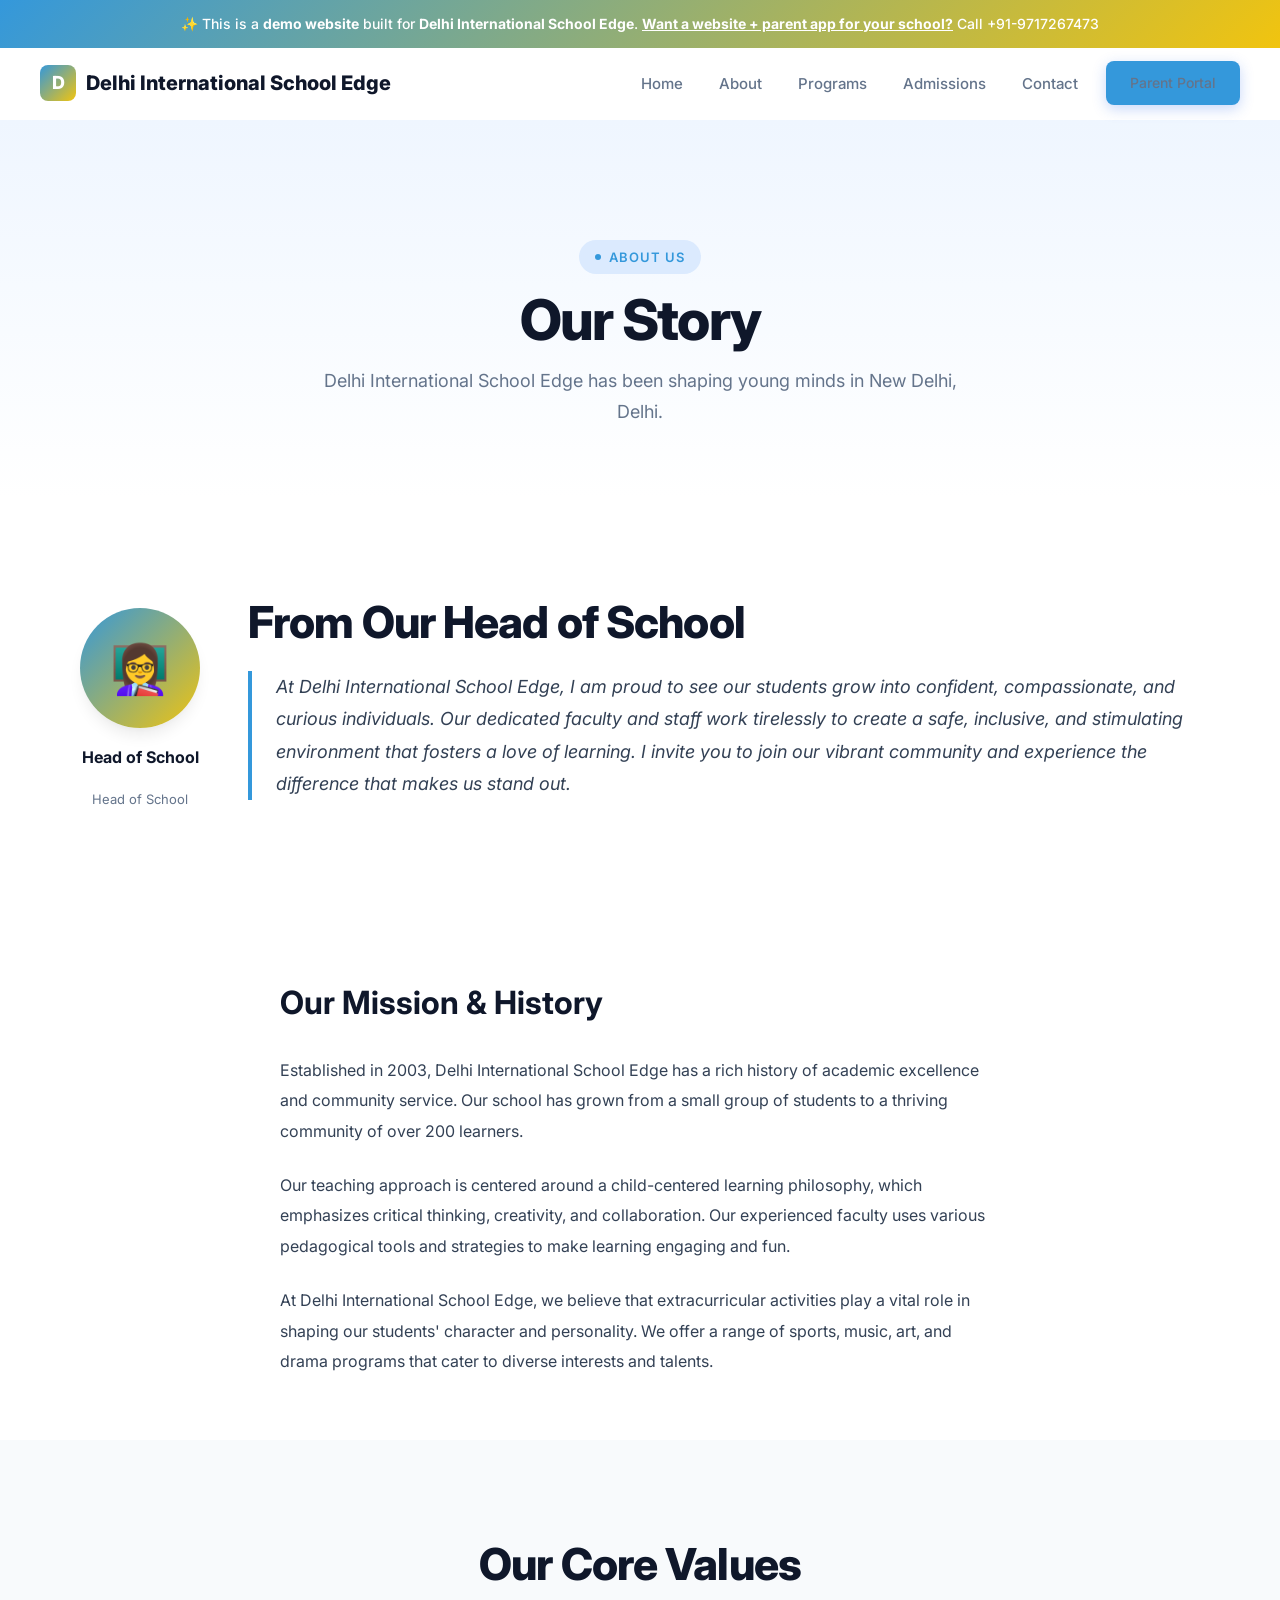
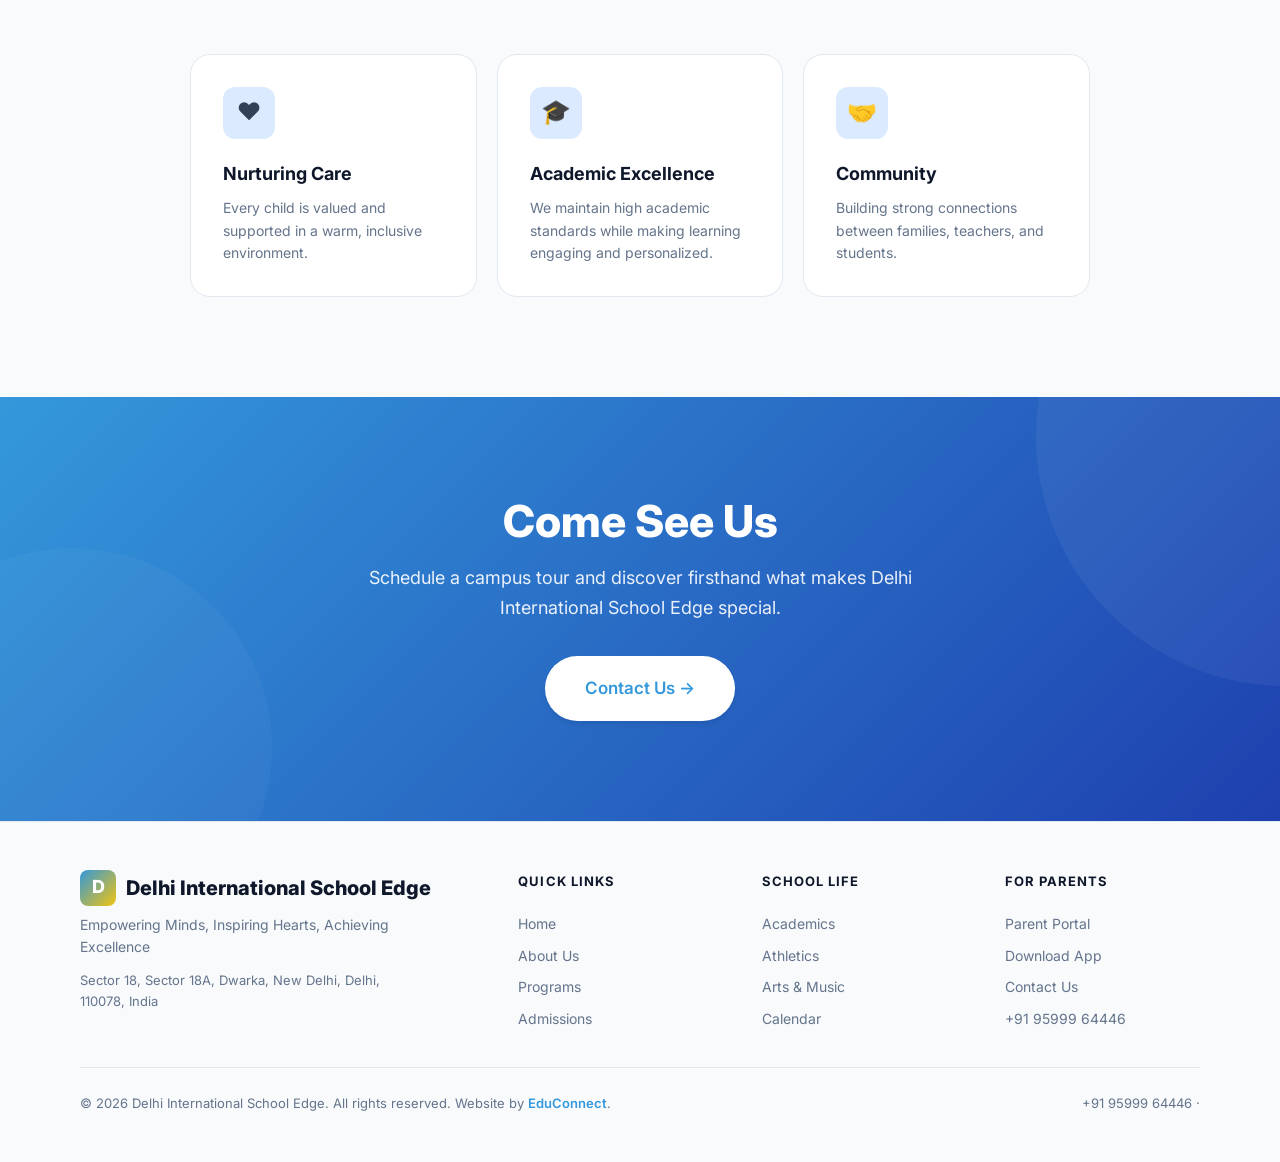
==== about.html @ 726d41cd "Initial demo site for Delhi International School Edge" ====
<!DOCTYPE html><html lang="en"><head>
  <meta charset="UTF-8"><meta name="viewport" content="width=device-width,initial-scale=1.0">
  <title>About Us — Delhi International School Edge</title>
  <meta name="description" content="About Us — Delhi International School Edge, a premier school in New Delhi, Delhi serving Pre-K – 8th Grade.">
  <meta property="og:title" content="About Us — Delhi International School Edge"><meta property="og:type" content="website">
  <link rel="preconnect" href="https://fonts.googleapis.com"><link rel="preconnect" href="https://fonts.gstatic.com" crossorigin>
  <link href="https://fonts.googleapis.com/css2?family=Inter:wght@400;500;600;700;800&display=swap" rel="stylesheet">
  <link rel="stylesheet" href="/styles.css"><script src="/main.js" defer></script>
</head><body><div class="demo-banner">
  ✨ This is a <strong>demo website</strong> built for <strong>Delhi International School Edge</strong>.
  <a href="mailto:rajus9231@gmail.com">Want a website + parent app for your school?</a> Call +91-9717267473
</div>
<nav class="navbar">
  <a href="/" class="logo"><span class="logo-icon">D</span>Delhi International School Edge</a>
  <div class="nav-links">
    <a href="/">Home</a>
    <a href="/about.html">About</a>
    <a href="/programs.html">Programs</a>
    <a href="/admissions.html">Admissions</a>
    <a href="/contact.html">Contact</a>
    <a href="/parents.html" class="btn btn-primary" style="padding:10px 24px;font-size:14px">Parent Portal</a>
  </div>
  <button class="hamburger" aria-label="Toggle menu"><span></span><span></span><span></span></button>
</nav><main>
<section class="page-hero"><div class="container">
  <div class="badge animate-on-scroll mb-4">About Us</div>
  <h1 class="heading-xl animate-on-scroll mb-4">Our Story</h1>
  <p class="text-lg text-muted max-w-lg mx-auto animate-on-scroll">Delhi International School Edge has been shaping young minds in New Delhi, Delhi.</p>
</div></section>
<section class="welcome-section section-padding"><div class="container"><div class="welcome-grid">
  <div class="principal-card animate-on-scroll">
    <div class="principal-avatar">👩‍🏫</div>
    <div class="principal-name">Head of School</div><div class="principal-title">Head of School</div>
  </div>
  <div class="welcome-text animate-on-scroll">
    <h2 class="heading-lg mb-6">From Our Head of School</h2>
    <blockquote>At Delhi International School Edge, I am proud to see our students grow into confident, compassionate, and curious individuals. Our dedicated faculty and staff work tirelessly to create a safe, inclusive, and stimulating environment that fosters a love of learning. I invite you to join our vibrant community and experience the difference that makes us stand out.</blockquote>
  </div>
</div></div></section>
<section class="content-section"><div class="container">
  <h2 class="heading-md animate-on-scroll mb-8">Our Mission &amp; History</h2>
  <p class="animate-on-scroll">Established in 2003, Delhi International School Edge has a rich history of academic excellence and community service. Our school has grown from a small group of students to a thriving community of over 200 learners.</p>
<p class="animate-on-scroll">Our teaching approach is centered around a child-centered learning philosophy, which emphasizes critical thinking, creativity, and collaboration. Our experienced faculty uses various pedagogical tools and strategies to make learning engaging and fun.</p>
<p class="animate-on-scroll">At Delhi International School Edge, we believe that extracurricular activities play a vital role in shaping our students' character and personality. We offer a range of sports, music, art, and drama programs that cater to diverse interests and talents.</p>
</div></section>
<section class="features-section section-padding"><div class="container">
  <div class="text-center mb-16"><h2 class="heading-lg animate-on-scroll mb-4">Our Core Values</h2></div>
  <div class="features-grid" style="max-width:900px;margin:0 auto">
    <div class="feature-card animate-on-scroll stagger-1"><div class="feature-icon">❤️</div><h3>Nurturing Care</h3><p>Every child is valued and supported in a warm, inclusive environment.</p></div>
    <div class="feature-card animate-on-scroll stagger-2"><div class="feature-icon">🎓</div><h3>Academic Excellence</h3><p>We maintain high academic standards while making learning engaging and personalized.</p></div>
    <div class="feature-card animate-on-scroll stagger-3"><div class="feature-icon">🤝</div><h3>Community</h3><p>Building strong connections between families, teachers, and students.</p></div>
  </div>
</div></section>
<section class="cta-section"><div class="container"><div class="cta-content animate-on-scroll">
  <h2>Come See Us</h2>
  <p>Schedule a campus tour and discover firsthand what makes Delhi International School Edge special.</p>
  <div class="cta-actions"><a href="/contact.html" class="btn btn-white btn-lg">Contact Us →</a></div>
</div></div></section>
</main><footer class="footer">
  <div class="container">
    <div class="footer-grid">
      <div class="footer-brand">
        <div class="logo" style="margin-bottom:8px"><span class="logo-icon">D</span>Delhi International School Edge</div>
        <p>Empowering Minds, Inspiring Hearts, Achieving Excellence</p>
        <p style="margin-top:12px;font-size:13px">Sector 18, Sector 18A, Dwarka, New Delhi, Delhi, 110078, India</p>
      </div>
      <div class="footer-col"><h4>Quick Links</h4><a href="/">Home</a><a href="/about.html">About Us</a><a href="/programs.html">Programs</a><a href="/admissions.html">Admissions</a></div>
      <div class="footer-col"><h4>School Life</h4><a href="/programs.html">Academics</a><a href="/programs.html">Athletics</a><a href="/programs.html">Arts &amp; Music</a><a href="/contact.html">Calendar</a></div>
      <div class="footer-col"><h4>For Parents</h4><a href="/parents.html">Parent Portal</a><a href="/parents.html">Download App</a><a href="/contact.html">Contact Us</a><a href="tel:+91 95999 64446">+91 95999 64446</a></div>
    </div>
    <div class="footer-bottom">
      <p>&copy; 2026 Delhi International School Edge. All rights reserved. Website by <a href="mailto:rajus9231@gmail.com">EduConnect</a>.</p>
      <p>+91 95999 64446 &middot; <a href="mailto:"></a></p>
    </div>
  </div>
</footer></body></html>
---- styles.css ----
/* ===== DESIGN SYSTEM — LIGHT PROFESSIONAL ===== */
:root{
  --primary:#3498DB;--primary-50:#eff6ff;--primary-100:#dbeafe;--primary-200:#bfdbfe;
  --primary-500:#3498DB;--primary-600:#1d4ed8;--primary-700:#1e40af;
  --secondary:#F1C40F;--accent:#10b981;--accent-50:#ecfdf5;
  --white:#fff;--gray-50:#f8fafc;--gray-100:#f1f5f9;--gray-200:#e2e8f0;--gray-300:#cbd5e1;
  --gray-400:#94a3b8;--gray-500:#64748b;--gray-600:#475569;--gray-700:#334155;
  --gray-800:#1e293b;--gray-900:#0f172a;
  --bg:var(--white);--bg-alt:var(--gray-50);--text:var(--gray-700);
  --text-heading:var(--gray-900);--text-muted:var(--gray-500);--border:var(--gray-200);
  --shadow-sm:0 1px 3px rgba(0,0,0,.06),0 1px 2px rgba(0,0,0,.04);
  --shadow-md:0 4px 6px -1px rgba(0,0,0,.07),0 2px 4px -2px rgba(0,0,0,.05);
  --shadow-lg:0 10px 15px -3px rgba(0,0,0,.08),0 4px 6px -4px rgba(0,0,0,.04);
  --shadow-xl:0 20px 25px -5px rgba(0,0,0,.08),0 8px 10px -6px rgba(0,0,0,.04);
  --shadow-2xl:0 25px 50px -12px rgba(0,0,0,.15);
  --shadow-primary:0 4px 14px rgba(37,99,235,.25);
  --radius-sm:8px;--radius-md:12px;--radius-lg:16px;--radius-xl:20px;--radius-2xl:24px;--radius-full:9999px;
  --font:'Inter',-apple-system,BlinkMacSystemFont,'Segoe UI',sans-serif;
}
*,*::before,*::after{margin:0;padding:0;box-sizing:border-box}
html{scroll-behavior:smooth;-webkit-font-smoothing:antialiased}
body{font-family:var(--font);background:var(--bg);color:var(--text);line-height:1.7;overflow-x:hidden;font-size:16px}
a{color:inherit;text-decoration:none}img{max-width:100%;display:block}button{font-family:inherit;cursor:pointer}
.container{max-width:1200px;margin:0 auto;padding:0 24px}
@media(min-width:768px){.container{padding:0 40px}}
.section-padding{padding:80px 0}
@media(min-width:768px){.section-padding{padding:100px 0}}
.badge{display:inline-flex;align-items:center;gap:8px;padding:6px 16px;font-size:13px;font-weight:600;text-transform:uppercase;letter-spacing:.08em;border-radius:var(--radius-full);background:var(--primary-100);color:var(--primary)}
.badge::before{content:'';width:6px;height:6px;border-radius:50%;background:var(--primary);animation:pulse 2s infinite}
.badge.accent{background:var(--accent-50);color:var(--accent)}.badge.accent::before{background:var(--accent)}
.heading-xl{font-size:clamp(32px,5vw,56px);font-weight:800;line-height:1.08;letter-spacing:-.03em;color:var(--text-heading)}
.heading-lg{font-size:clamp(28px,4vw,44px);font-weight:800;line-height:1.12;letter-spacing:-.02em;color:var(--text-heading)}
.heading-md{font-size:clamp(22px,3vw,32px);font-weight:700;line-height:1.2;color:var(--text-heading)}
.heading-sm{font-size:20px;font-weight:700;line-height:1.3;color:var(--text-heading)}
.text-lg{font-size:18px;line-height:1.7;color:var(--text)}
.text-base{font-size:16px;line-height:1.7;color:var(--text)}
.text-sm{font-size:14px;line-height:1.6;color:var(--text-muted)}
.text-center{text-align:center}.text-muted{color:var(--text-muted)}
.gradient-text{background:linear-gradient(135deg,var(--primary),var(--secondary));-webkit-background-clip:text;-webkit-text-fill-color:transparent;background-clip:text}
.max-w-lg{max-width:640px}.mx-auto{margin-left:auto;margin-right:auto}
.mb-4{margin-bottom:16px}.mb-6{margin-bottom:24px}.mb-8{margin-bottom:32px}
.mb-12{margin-bottom:48px}.mb-16{margin-bottom:64px}
.btn{display:inline-flex;align-items:center;justify-content:center;gap:8px;padding:14px 32px;font-size:15px;font-weight:600;border-radius:var(--radius-full);border:none;cursor:pointer;transition:all .25s cubic-bezier(.4,0,.2,1);text-decoration:none;white-space:nowrap}
.btn-primary{background:var(--primary);color:var(--white);box-shadow:var(--shadow-primary)}
.btn-primary:hover{background:var(--primary-600);transform:translateY(-2px);box-shadow:0 8px 24px rgba(37,99,235,.3)}
.btn-lg{padding:18px 40px;font-size:17px}
.btn-outline{background:transparent;color:var(--primary);border:2px solid var(--primary-200)}
.btn-outline:hover{background:var(--primary-50);border-color:var(--primary);transform:translateY(-2px)}
.btn-white{background:var(--white);color:var(--primary);box-shadow:var(--shadow-md)}
.btn-white:hover{transform:translateY(-2px);box-shadow:var(--shadow-lg)}
.demo-banner{background:linear-gradient(135deg,var(--primary),var(--secondary));color:var(--white);text-align:center;padding:12px 24px;font-size:14px;font-weight:500;position:relative;z-index:200}
.demo-banner strong{font-weight:700}.demo-banner a{color:var(--white);text-decoration:underline;font-weight:700}
.navbar{position:sticky;top:0;z-index:100;display:flex;justify-content:space-between;align-items:center;padding:0 24px;height:72px;background:rgba(255,255,255,.92);backdrop-filter:blur(20px) saturate(180%);border-bottom:1px solid transparent;transition:all .3s ease}
@media(min-width:768px){.navbar{padding:0 40px}}
.navbar.scrolled{border-bottom-color:var(--border);box-shadow:var(--shadow-sm)}
.logo{display:flex;align-items:center;gap:10px;font-size:18px;font-weight:800;color:var(--text-heading)}
@media(min-width:768px){.logo{font-size:20px}}
.logo-icon{width:36px;height:36px;border-radius:var(--radius-sm);background:linear-gradient(135deg,var(--primary),var(--secondary));display:flex;align-items:center;justify-content:center;color:white;font-size:18px;font-weight:800}
.nav-links{display:flex;gap:4px;align-items:center}
.nav-links a{padding:8px 16px;font-size:15px;font-weight:500;color:var(--text-muted);border-radius:var(--radius-sm);transition:all .2s ease}
.nav-links a:hover{color:var(--text-heading);background:var(--gray-50)}
.nav-links .btn{margin-left:8px}
.hamburger{display:none;background:none;border:none;padding:8px;min-height:44px;min-width:44px;flex-direction:column;justify-content:center;align-items:center}
.hamburger span{display:block;width:22px;height:2px;background:var(--gray-700);margin:3px 0;transition:all .3s ease;border-radius:2px}
.hamburger.active span:nth-child(1){transform:rotate(45deg) translate(4px,4px)}
.hamburger.active span:nth-child(2){opacity:0}
.hamburger.active span:nth-child(3){transform:rotate(-45deg) translate(4px,-4px)}
@media(max-width:768px){.hamburger{display:flex}.nav-links{display:none;position:fixed;top:72px;left:0;right:0;bottom:0;background:var(--white);flex-direction:column;align-items:center;justify-content:center;gap:16px;z-index:200}.nav-links.open{display:flex}.nav-links a{font-size:18px;padding:12px 24px}}
.hero{position:relative;overflow:hidden;background:linear-gradient(180deg,var(--primary-50) 0%,var(--white) 100%)}
.hero-inner{display:grid;grid-template-columns:1fr;gap:48px;align-items:center;padding:60px 0 80px}
@media(min-width:1024px){.hero-inner{grid-template-columns:1fr 1fr;gap:64px;padding:80px 0 100px}}
.hero-content{max-width:560px}
@media(max-width:1023px){.hero-content{text-align:center;margin:0 auto}}
.hero-actions{display:flex;gap:12px;flex-wrap:wrap}
@media(max-width:1023px){.hero-actions{justify-content:center}}
.hero-visual{display:flex;justify-content:center;align-items:center;position:relative}
.school-illustration{position:relative;width:100%;max-width:480px;aspect-ratio:4/3;border-radius:var(--radius-2xl);overflow:hidden;background:linear-gradient(135deg,var(--primary-100),var(--primary-50));border:1px solid var(--primary-200);box-shadow:var(--shadow-xl)}
.school-illustration-inner{width:100%;height:100%;display:flex;flex-direction:column;align-items:center;justify-content:center;gap:16px;padding:32px}
.school-building{font-size:80px;line-height:1}
.school-illustration h3{font-size:18px;font-weight:700;color:var(--primary-700);text-align:center}
.school-illustration p{font-size:13px;color:var(--primary-600);text-align:center;font-weight:500}
.hero-info-cards{display:flex;gap:12px;flex-wrap:wrap;margin-top:20px}
@media(max-width:1023px){.hero-info-cards{justify-content:center}}
.info-chip{display:flex;align-items:center;gap:6px;padding:8px 16px;background:var(--white);border:1px solid var(--border);border-radius:var(--radius-full);font-size:13px;font-weight:500;color:var(--gray-600);box-shadow:var(--shadow-sm)}
.info-chip .ic-icon{font-size:16px}
.float-card{position:absolute;background:var(--white);border-radius:var(--radius-lg);box-shadow:var(--shadow-xl);padding:14px 18px;display:flex;align-items:center;gap:10px;font-size:13px;font-weight:600;color:var(--gray-800);animation:float-gentle 4s ease-in-out infinite;z-index:5;white-space:nowrap}
.float-card.card-1{top:10%;right:-20px;animation-delay:0s}
.float-card.card-2{bottom:20%;left:-30px;animation-delay:1.5s}
.float-card.card-3{top:55%;right:-30px;animation-delay:3s}
.float-card .fc-icon{width:32px;height:32px;border-radius:8px;display:flex;align-items:center;justify-content:center;font-size:15px}
.float-card .fc-icon.green{background:#dcfce7;color:#16a34a}
.float-card .fc-icon.blue{background:var(--primary-100);color:var(--primary)}
.float-card .fc-icon.purple{background:#f3e8ff;color:#9333ea}
.welcome-section{background:var(--white)}
.welcome-grid{display:grid;grid-template-columns:1fr;gap:40px;align-items:center}
@media(min-width:768px){.welcome-grid{grid-template-columns:auto 1fr;gap:48px}}
.principal-card{display:flex;flex-direction:column;align-items:center;text-align:center;gap:16px}
.principal-avatar{width:120px;height:120px;border-radius:50%;background:linear-gradient(135deg,var(--primary),var(--secondary));display:flex;align-items:center;justify-content:center;font-size:48px;color:white;box-shadow:var(--shadow-lg)}
.principal-name{font-size:16px;font-weight:700;color:var(--text-heading)}
.principal-title{font-size:13px;color:var(--text-muted)}
.welcome-text blockquote{font-size:18px;font-style:italic;color:var(--text);line-height:1.8;border-left:4px solid var(--primary);padding-left:24px;margin-bottom:20px}
.welcome-text p{font-size:15px;color:var(--text-muted);line-height:1.7}
.features-section{background:var(--bg-alt)}
.features-grid{display:grid;grid-template-columns:1fr;gap:20px}
@media(min-width:640px){.features-grid{grid-template-columns:repeat(2,1fr)}}
@media(min-width:1024px){.features-grid{grid-template-columns:repeat(3,1fr)}}
.feature-card{position:relative;padding:32px;border-radius:var(--radius-xl);background:var(--white);border:1px solid var(--border);transition:all .3s ease;overflow:hidden}
.feature-card:hover{transform:translateY(-4px);box-shadow:var(--shadow-lg);border-color:var(--primary-200)}
.feature-icon{width:52px;height:52px;border-radius:var(--radius-md);background:var(--primary-100);display:flex;align-items:center;justify-content:center;margin-bottom:20px;font-size:24px;transition:transform .3s ease}
.feature-card:hover .feature-icon{transform:scale(1.1)}
.feature-card h3{font-size:18px;font-weight:700;color:var(--text-heading);margin-bottom:8px}
.feature-card p{font-size:14px;color:var(--text-muted);line-height:1.6}
.programs-section{background:var(--white)}
.programs-grid{display:grid;grid-template-columns:1fr;gap:20px}
@media(min-width:640px){.programs-grid{grid-template-columns:repeat(2,1fr)}}
@media(min-width:1024px){.programs-grid{grid-template-columns:repeat(3,1fr)}}
.program-card{padding:28px;border-radius:var(--radius-xl);background:var(--white);border:1px solid var(--border);transition:all .3s ease;position:relative;overflow:hidden}
.program-card::before{content:'';position:absolute;top:0;left:0;right:0;height:3px;background:linear-gradient(90deg,var(--primary),var(--secondary));transform:scaleX(0);transform-origin:left;transition:transform .3s ease}
.program-card:hover{transform:translateY(-4px);box-shadow:var(--shadow-lg);border-color:var(--primary-200)}
.program-card:hover::before{transform:scaleX(1)}
.program-icon{width:48px;height:48px;border-radius:var(--radius-md);background:var(--primary-100);display:flex;align-items:center;justify-content:center;margin-bottom:16px;font-size:22px}
.program-card h3{font-size:17px;font-weight:700;color:var(--text-heading);margin-bottom:8px}
.program-card p{font-size:14px;color:var(--text-muted);line-height:1.6}
.stats-section{background:linear-gradient(135deg,var(--primary),var(--primary-700));color:var(--white);padding:64px 0}
.stats-grid{display:grid;grid-template-columns:repeat(2,1fr);gap:32px;text-align:center}
@media(min-width:768px){.stats-grid{grid-template-columns:repeat(4,1fr)}}
.stat-value{font-size:clamp(32px,4vw,48px);font-weight:800;line-height:1}
.stat-label{font-size:14px;opacity:.8;margin-top:8px;font-weight:500}
.events-section{background:var(--bg-alt)}
.events-grid{display:grid;grid-template-columns:1fr;gap:16px;max-width:800px;margin:0 auto}
@media(min-width:640px){.events-grid{grid-template-columns:repeat(2,1fr)}}
.event-card{display:flex;gap:16px;padding:24px;border-radius:var(--radius-xl);background:var(--white);border:1px solid var(--border);transition:all .3s ease}
.event-card:hover{box-shadow:var(--shadow-md);border-color:var(--primary-200)}
.event-date{min-width:56px;text-align:center;padding:8px;border-radius:var(--radius-md);background:var(--primary-100)}
.event-date .month{font-size:11px;font-weight:700;text-transform:uppercase;color:var(--primary);letter-spacing:.05em}
.event-date .day{font-size:24px;font-weight:800;color:var(--primary-700);line-height:1.2}
.event-info h4{font-size:15px;font-weight:700;color:var(--text-heading);margin-bottom:4px}
.event-info p{font-size:13px;color:var(--text-muted);line-height:1.5}
.portal-section{background:var(--white)}
.portal-grid{display:grid;grid-template-columns:1fr;gap:48px;align-items:center}
@media(min-width:1024px){.portal-grid{grid-template-columns:1fr 1fr;gap:64px}}
.phone-mockup{position:relative;width:260px;height:520px;background:var(--gray-900);border-radius:40px;padding:12px;box-shadow:var(--shadow-2xl),0 0 0 2px var(--gray-300);margin:0 auto;transform:perspective(1000px) rotateY(-6deg) rotateX(3deg)}
.phone-mockup::before{content:'';position:absolute;top:12px;left:50%;transform:translateX(-50%);width:72px;height:22px;background:var(--gray-900);border-radius:0 0 14px 14px;z-index:10}
.phone-screen{width:100%;height:100%;background:var(--white);border-radius:30px;overflow:hidden;position:relative}
.phone-screen-content{padding:50px 14px 14px;font-size:12px;color:var(--gray-700)}
.phone-status-bar{position:absolute;top:0;left:0;right:0;height:44px;background:var(--primary);display:flex;align-items:center;justify-content:center;color:white;font-weight:700;font-size:13px;border-radius:18px 18px 0 0}
.phone-nav-item{display:flex;align-items:center;gap:10px;padding:12px 10px;border-bottom:1px solid var(--gray-100);position:relative}
.phone-nav-item:last-child{border-bottom:none}
.phone-nav-icon{width:34px;height:34px;border-radius:9px;display:flex;align-items:center;justify-content:center;font-size:15px;flex-shrink:0}
.phone-nav-icon.blue{background:var(--primary-100);color:var(--primary)}
.phone-nav-icon.green{background:#dcfce7;color:#16a34a}
.phone-nav-icon.purple{background:#f3e8ff;color:#9333ea}
.phone-nav-icon.orange{background:#fff7ed;color:#ea580c}
.phone-nav-label{font-weight:600;font-size:12px;color:var(--gray-800)}
.phone-nav-sub{font-size:10px;color:var(--gray-400);margin-top:1px}
.phone-badge{position:absolute;top:8px;right:6px;min-width:16px;height:16px;border-radius:8px;background:#ef4444;color:white;font-size:9px;font-weight:700;display:flex;align-items:center;justify-content:center;padding:0 4px}
.phone-bottom-bar{position:absolute;bottom:0;left:0;right:0;height:50px;background:var(--white);border-top:1px solid var(--gray-100);display:flex;align-items:center;justify-content:space-around;padding:0 8px;border-radius:0 0 18px 18px}
.phone-tab{display:flex;flex-direction:column;align-items:center;gap:2px;font-size:8px;color:var(--gray-400);font-weight:500}
.phone-tab.active{color:var(--primary)}
.portal-features{list-style:none;padding:0}
.portal-features li{display:flex;align-items:flex-start;gap:12px;padding:12px 0;border-bottom:1px solid var(--gray-100);font-size:15px;color:var(--text)}
.portal-features li:last-child{border-bottom:none}
.portal-features .pf-icon{width:24px;height:24px;border-radius:50%;background:var(--accent-50);color:var(--accent);display:flex;align-items:center;justify-content:center;flex-shrink:0;margin-top:2px;font-size:13px;font-weight:700}
.testimonials-section{background:var(--bg-alt)}
.testimonials-grid{display:grid;grid-template-columns:1fr;gap:24px}
@media(min-width:768px){.testimonials-grid{grid-template-columns:repeat(3,1fr)}}
.testimonial-card{padding:32px;border-radius:var(--radius-xl);background:var(--white);border:1px solid var(--border);transition:all .3s ease}
.testimonial-card:hover{box-shadow:var(--shadow-lg);transform:translateY(-4px)}
.stars{display:flex;gap:2px;margin-bottom:16px}.star{color:#f59e0b;font-size:16px}
.testimonial-text{font-size:15px;color:var(--text);line-height:1.7;margin-bottom:20px;font-style:italic}
.testimonial-author{display:flex;align-items:center;gap:12px}
.author-avatar{width:44px;height:44px;border-radius:50%;background:linear-gradient(135deg,var(--primary),var(--secondary));display:flex;align-items:center;justify-content:center;font-weight:700;color:var(--white);font-size:16px;flex-shrink:0}
.author-info .author-name{font-weight:600;font-size:14px;color:var(--text-heading)}
.author-info .author-role{font-size:12px;color:var(--text-muted)}
.cta-section{background:linear-gradient(135deg,var(--primary),var(--primary-700));color:var(--white);text-align:center;position:relative;overflow:hidden;padding:80px 0}
@media(min-width:768px){.cta-section{padding:100px 0}}
.cta-section::before{content:'';position:absolute;top:-50%;right:-20%;width:500px;height:500px;border-radius:50%;background:rgba(255,255,255,.05)}
.cta-section::after{content:'';position:absolute;bottom:-30%;left:-10%;width:400px;height:400px;border-radius:50%;background:rgba(255,255,255,.03)}
.cta-content{position:relative;z-index:1;max-width:640px;margin:0 auto}
.cta-content h2{font-size:clamp(28px,4vw,44px);font-weight:800;margin-bottom:16px;line-height:1.12}
.cta-content p{font-size:18px;opacity:.9;margin-bottom:32px;line-height:1.7}
.cta-actions{display:flex;gap:12px;justify-content:center;flex-wrap:wrap}
.page-hero{padding:100px 0 60px;background:linear-gradient(180deg,var(--primary-50) 0%,var(--white) 100%);text-align:center;position:relative}
@media(min-width:768px){.page-hero{padding:120px 0 70px}}
.content-section{padding:64px 0}.content-section .container{max-width:800px}
.content-section p{font-size:16px;color:var(--text);line-height:1.9;margin-bottom:24px}
.content-section p:last-child{margin-bottom:0}
.contact-grid{display:grid;grid-template-columns:1fr;gap:32px}
@media(min-width:768px){.contact-grid{grid-template-columns:1fr 1fr;gap:40px}}
.contact-info-card{padding:32px;border-radius:var(--radius-xl);background:var(--white);border:1px solid var(--border)}
.contact-item{display:flex;align-items:flex-start;gap:14px;margin-bottom:24px}
.contact-item:last-child{margin-bottom:0}
.contact-icon{width:44px;height:44px;border-radius:var(--radius-md);background:var(--primary-100);display:flex;align-items:center;justify-content:center;flex-shrink:0;font-size:20px}
.contact-item h4{font-weight:600;color:var(--text-heading);margin-bottom:2px;font-size:14px}
.contact-item p{color:var(--text-muted);font-size:14px}
.contact-form{background:var(--white);border-radius:var(--radius-xl);border:1px solid var(--border);padding:32px}
.form-group{margin-bottom:16px}.form-group:last-of-type{margin-bottom:24px}
.form-label{display:block;font-size:13px;font-weight:600;color:var(--text-heading);margin-bottom:6px}
.form-input,.form-textarea{width:100%;padding:12px 16px;border:1px solid var(--border);border-radius:var(--radius-sm);font-family:var(--font);font-size:14px;color:var(--text-heading);background:var(--gray-50);transition:all .2s ease;outline:none}
.form-input:focus,.form-textarea:focus{border-color:var(--primary);box-shadow:0 0 0 3px var(--primary-100);background:var(--white)}
.form-textarea{resize:vertical;min-height:100px}
.admissions-steps{display:grid;grid-template-columns:1fr;gap:24px;max-width:700px;margin:0 auto}
.adm-step{display:flex;gap:20px;padding:24px;background:var(--white);border-radius:var(--radius-xl);border:1px solid var(--border)}
.adm-step-num{width:48px;height:48px;border-radius:50%;background:var(--primary);color:var(--white);display:flex;align-items:center;justify-content:center;font-weight:800;font-size:20px;flex-shrink:0}
.adm-step h4{font-weight:700;color:var(--text-heading);margin-bottom:4px}
.adm-step p{font-size:14px;color:var(--text-muted);line-height:1.6}
.footer{padding:48px 0;border-top:1px solid var(--border);background:var(--gray-50)}
.footer-grid{display:grid;grid-template-columns:1fr;gap:32px}
@media(min-width:768px){.footer-grid{grid-template-columns:2fr 1fr 1fr 1fr;gap:48px}}
.footer-brand p{font-size:14px;color:var(--text-muted);margin-top:8px;line-height:1.6;max-width:320px}
.footer-col h4{font-size:13px;font-weight:700;text-transform:uppercase;letter-spacing:.08em;color:var(--text-heading);margin-bottom:16px}
.footer-col a{display:block;font-size:14px;color:var(--text-muted);padding:4px 0;transition:color .2s ease}
.footer-col a:hover{color:var(--primary)}
.footer-bottom{border-top:1px solid var(--border);margin-top:32px;padding-top:24px;display:flex;justify-content:space-between;align-items:center;flex-wrap:wrap;gap:16px}
.footer-bottom p{font-size:13px;color:var(--text-muted)}
.footer-bottom a{color:var(--primary);font-weight:600}
@keyframes pulse{0%,100%{opacity:1;transform:scale(1)}50%{opacity:.5;transform:scale(1.3)}}
@keyframes float-gentle{0%,100%{transform:translateY(0)}50%{transform:translateY(-12px)}}
.animate-on-scroll{opacity:0;transform:translateY(24px);transition:opacity .6s ease,transform .6s ease}
.animate-on-scroll.visible{opacity:1;transform:translateY(0)}
.stagger-1{transition-delay:.1s}.stagger-2{transition-delay:.2s}.stagger-3{transition-delay:.3s}
.stagger-4{transition-delay:.4s}.stagger-5{transition-delay:.5s}.stagger-6{transition-delay:.6s}
@media(prefers-reduced-motion:reduce){*,*::before,*::after{animation-duration:.01ms!important;transition-duration:.01ms!important}.animate-on-scroll{opacity:1;transform:none}.float-card{animation:none}}
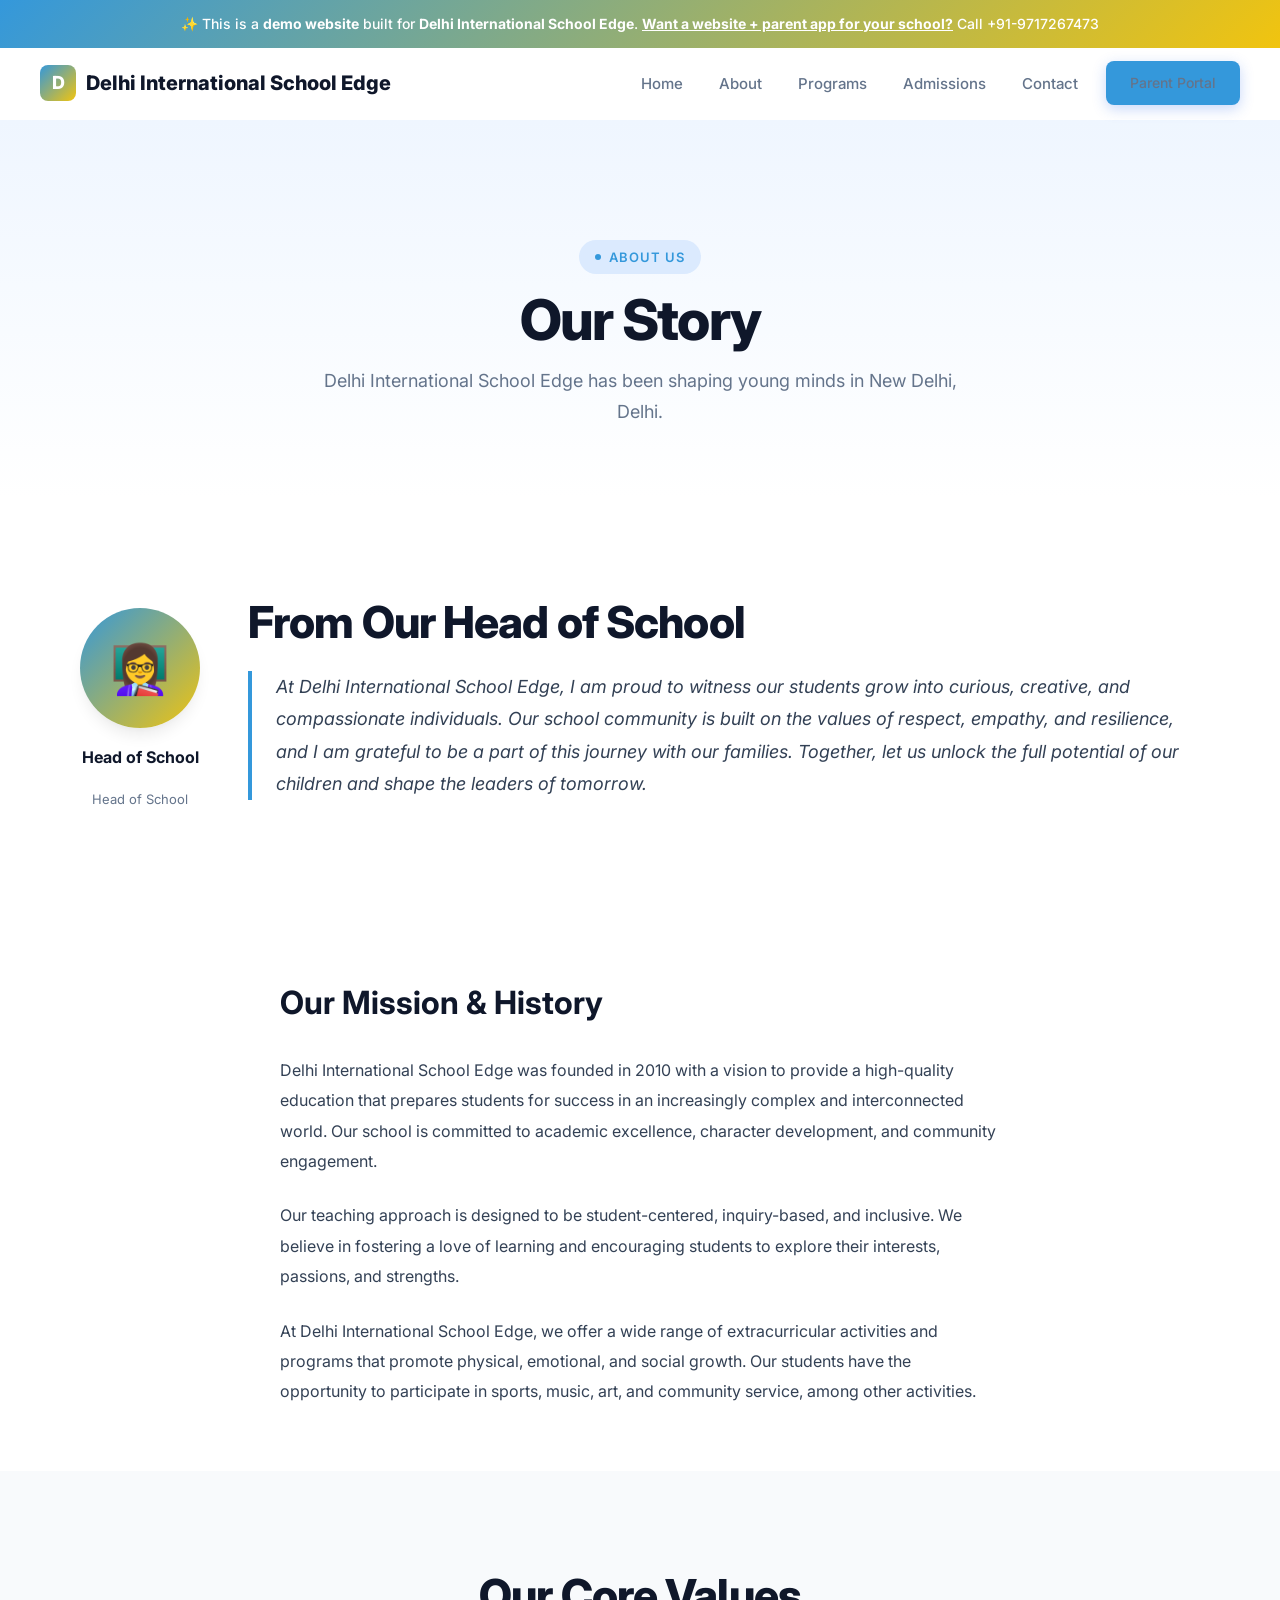
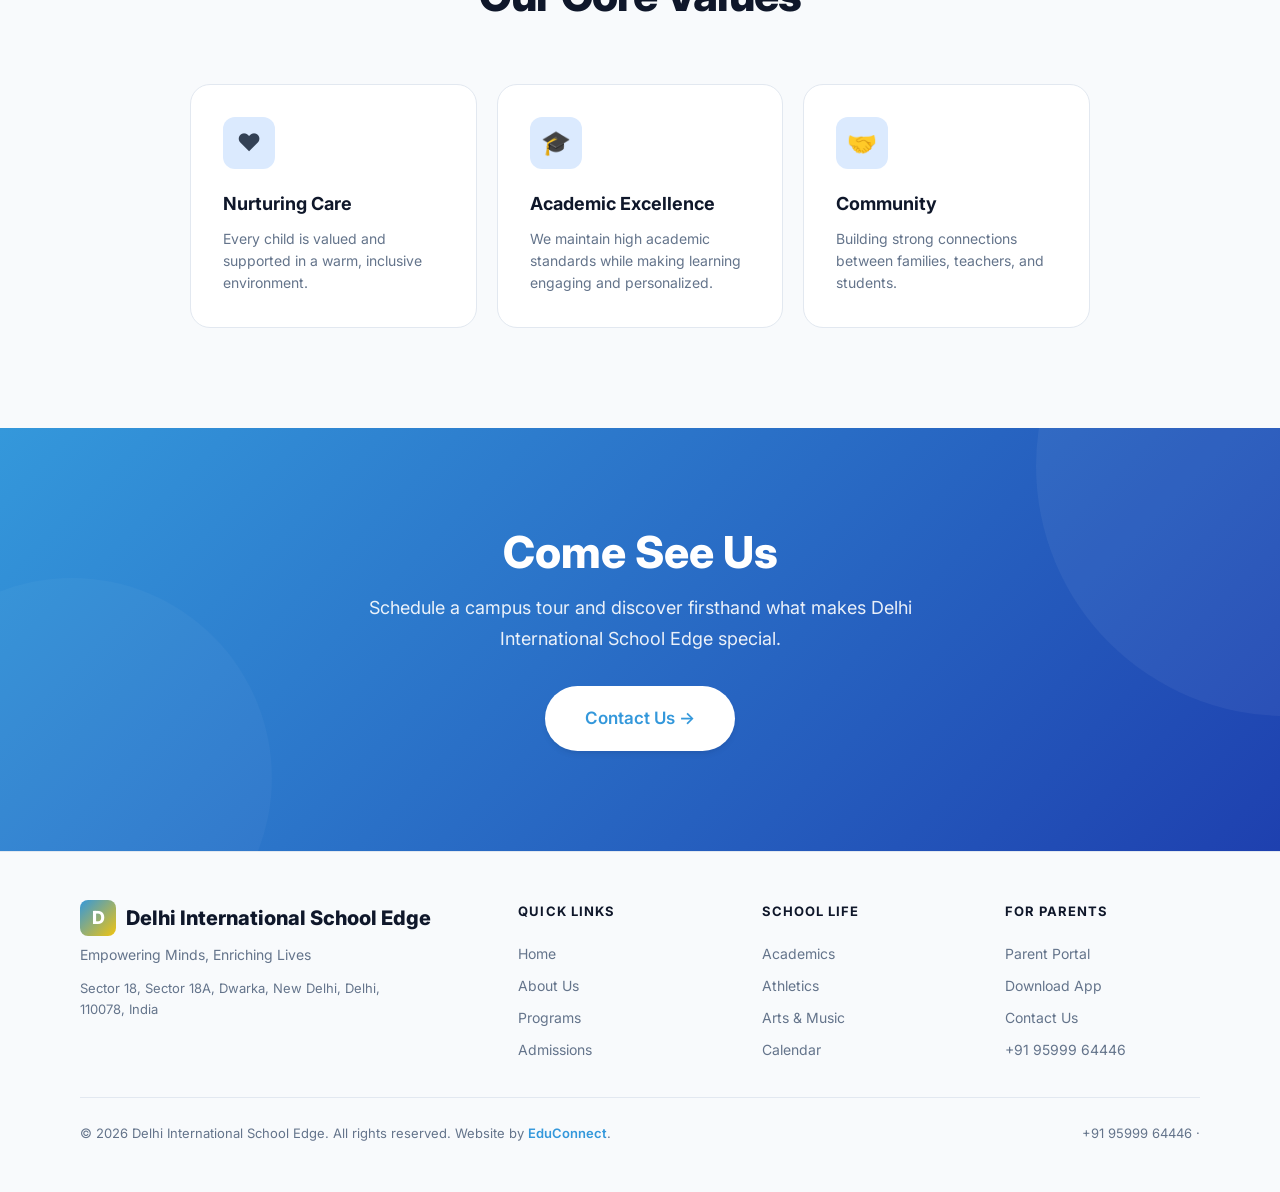
==== commit af2a0001: "Initial demo site for Delhi International School Edge" ====
--- a/about.html
+++ b/about.html
@@ -8,7 +8,7 @@
   <link rel="stylesheet" href="/styles.css"><script src="/main.js" defer></script>
 </head><body><div class="demo-banner">
   ✨ This is a <strong>demo website</strong> built for <strong>Delhi International School Edge</strong>.
-  <a href="mailto:rajus9231@gmail.com">Want a website + parent app for your school?</a> Call +91-9717267473
+  <a href="mailto:bhupender@myfirststepschool.com">Want a website + parent app for your school?</a> Call +91-9717267473
 </div>
 <nav class="navbar">
   <a href="/" class="logo"><span class="logo-icon">D</span>Delhi International School Edge</a>
@@ -34,14 +34,14 @@
   </div>
   <div class="welcome-text animate-on-scroll">
     <h2 class="heading-lg mb-6">From Our Head of School</h2>
-    <blockquote>At Delhi International School Edge, I am proud to see our students grow into confident, compassionate, and curious individuals. Our dedicated faculty and staff work tirelessly to create a safe, inclusive, and stimulating environment that fosters a love of learning. I invite you to join our vibrant community and experience the difference that makes us stand out.</blockquote>
+    <blockquote>At Delhi International School Edge, I am proud to witness our students grow into curious, creative, and compassionate individuals. Our school community is built on the values of respect, empathy, and resilience, and I am grateful to be a part of this journey with our families. Together, let us unlock the full potential of our children and shape the leaders of tomorrow.</blockquote>
   </div>
 </div></div></section>
 <section class="content-section"><div class="container">
   <h2 class="heading-md animate-on-scroll mb-8">Our Mission &amp; History</h2>
-  <p class="animate-on-scroll">Established in 2003, Delhi International School Edge has a rich history of academic excellence and community service. Our school has grown from a small group of students to a thriving community of over 200 learners.</p>
-<p class="animate-on-scroll">Our teaching approach is centered around a child-centered learning philosophy, which emphasizes critical thinking, creativity, and collaboration. Our experienced faculty uses various pedagogical tools and strategies to make learning engaging and fun.</p>
-<p class="animate-on-scroll">At Delhi International School Edge, we believe that extracurricular activities play a vital role in shaping our students' character and personality. We offer a range of sports, music, art, and drama programs that cater to diverse interests and talents.</p>
+  <p class="animate-on-scroll">Delhi International School Edge was founded in 2010 with a vision to provide a high-quality education that prepares students for success in an increasingly complex and interconnected world. Our school is committed to academic excellence, character development, and community engagement.</p>
+<p class="animate-on-scroll">Our teaching approach is designed to be student-centered, inquiry-based, and inclusive. We believe in fostering a love of learning and encouraging students to explore their interests, passions, and strengths.</p>
+<p class="animate-on-scroll">At Delhi International School Edge, we offer a wide range of extracurricular activities and programs that promote physical, emotional, and social growth. Our students have the opportunity to participate in sports, music, art, and community service, among other activities.</p>
 </div></section>
 <section class="features-section section-padding"><div class="container">
   <div class="text-center mb-16"><h2 class="heading-lg animate-on-scroll mb-4">Our Core Values</h2></div>
@@ -61,7 +61,7 @@
     <div class="footer-grid">
       <div class="footer-brand">
         <div class="logo" style="margin-bottom:8px"><span class="logo-icon">D</span>Delhi International School Edge</div>
-        <p>Empowering Minds, Inspiring Hearts, Achieving Excellence</p>
+        <p>Empowering Minds, Enriching Lives</p>
         <p style="margin-top:12px;font-size:13px">Sector 18, Sector 18A, Dwarka, New Delhi, Delhi, 110078, India</p>
       </div>
       <div class="footer-col"><h4>Quick Links</h4><a href="/">Home</a><a href="/about.html">About Us</a><a href="/programs.html">Programs</a><a href="/admissions.html">Admissions</a></div>
@@ -69,7 +69,7 @@
       <div class="footer-col"><h4>For Parents</h4><a href="/parents.html">Parent Portal</a><a href="/parents.html">Download App</a><a href="/contact.html">Contact Us</a><a href="tel:+91 95999 64446">+91 95999 64446</a></div>
     </div>
     <div class="footer-bottom">
-      <p>&copy; 2026 Delhi International School Edge. All rights reserved. Website by <a href="mailto:rajus9231@gmail.com">EduConnect</a>.</p>
+      <p>&copy; 2026 Delhi International School Edge. All rights reserved. Website by <a href="mailto:bhupender@myfirststepschool.com">EduConnect</a>.</p>
       <p>+91 95999 64446 &middot; <a href="mailto:"></a></p>
     </div>
   </div>
--- a/styles.css
+++ b/styles.css
@@ -1,8 +1,8 @@
 /* ===== DESIGN SYSTEM — LIGHT PROFESSIONAL ===== */
 :root{
-  --primary:#3498DB;--primary-50:#eff6ff;--primary-100:#dbeafe;--primary-200:#bfdbfe;
-  --primary-500:#3498DB;--primary-600:#1d4ed8;--primary-700:#1e40af;
-  --secondary:#F1C40F;--accent:#10b981;--accent-50:#ecfdf5;
+  --primary:#3498db;--primary-50:#eff6ff;--primary-100:#dbeafe;--primary-200:#bfdbfe;
+  --primary-500:#3498db;--primary-600:#1d4ed8;--primary-700:#1e40af;
+  --secondary:#f1c40f;--accent:#10b981;--accent-50:#ecfdf5;
   --white:#fff;--gray-50:#f8fafc;--gray-100:#f1f5f9;--gray-200:#e2e8f0;--gray-300:#cbd5e1;
   --gray-400:#94a3b8;--gray-500:#64748b;--gray-600:#475569;--gray-700:#334155;
   --gray-800:#1e293b;--gray-900:#0f172a;
